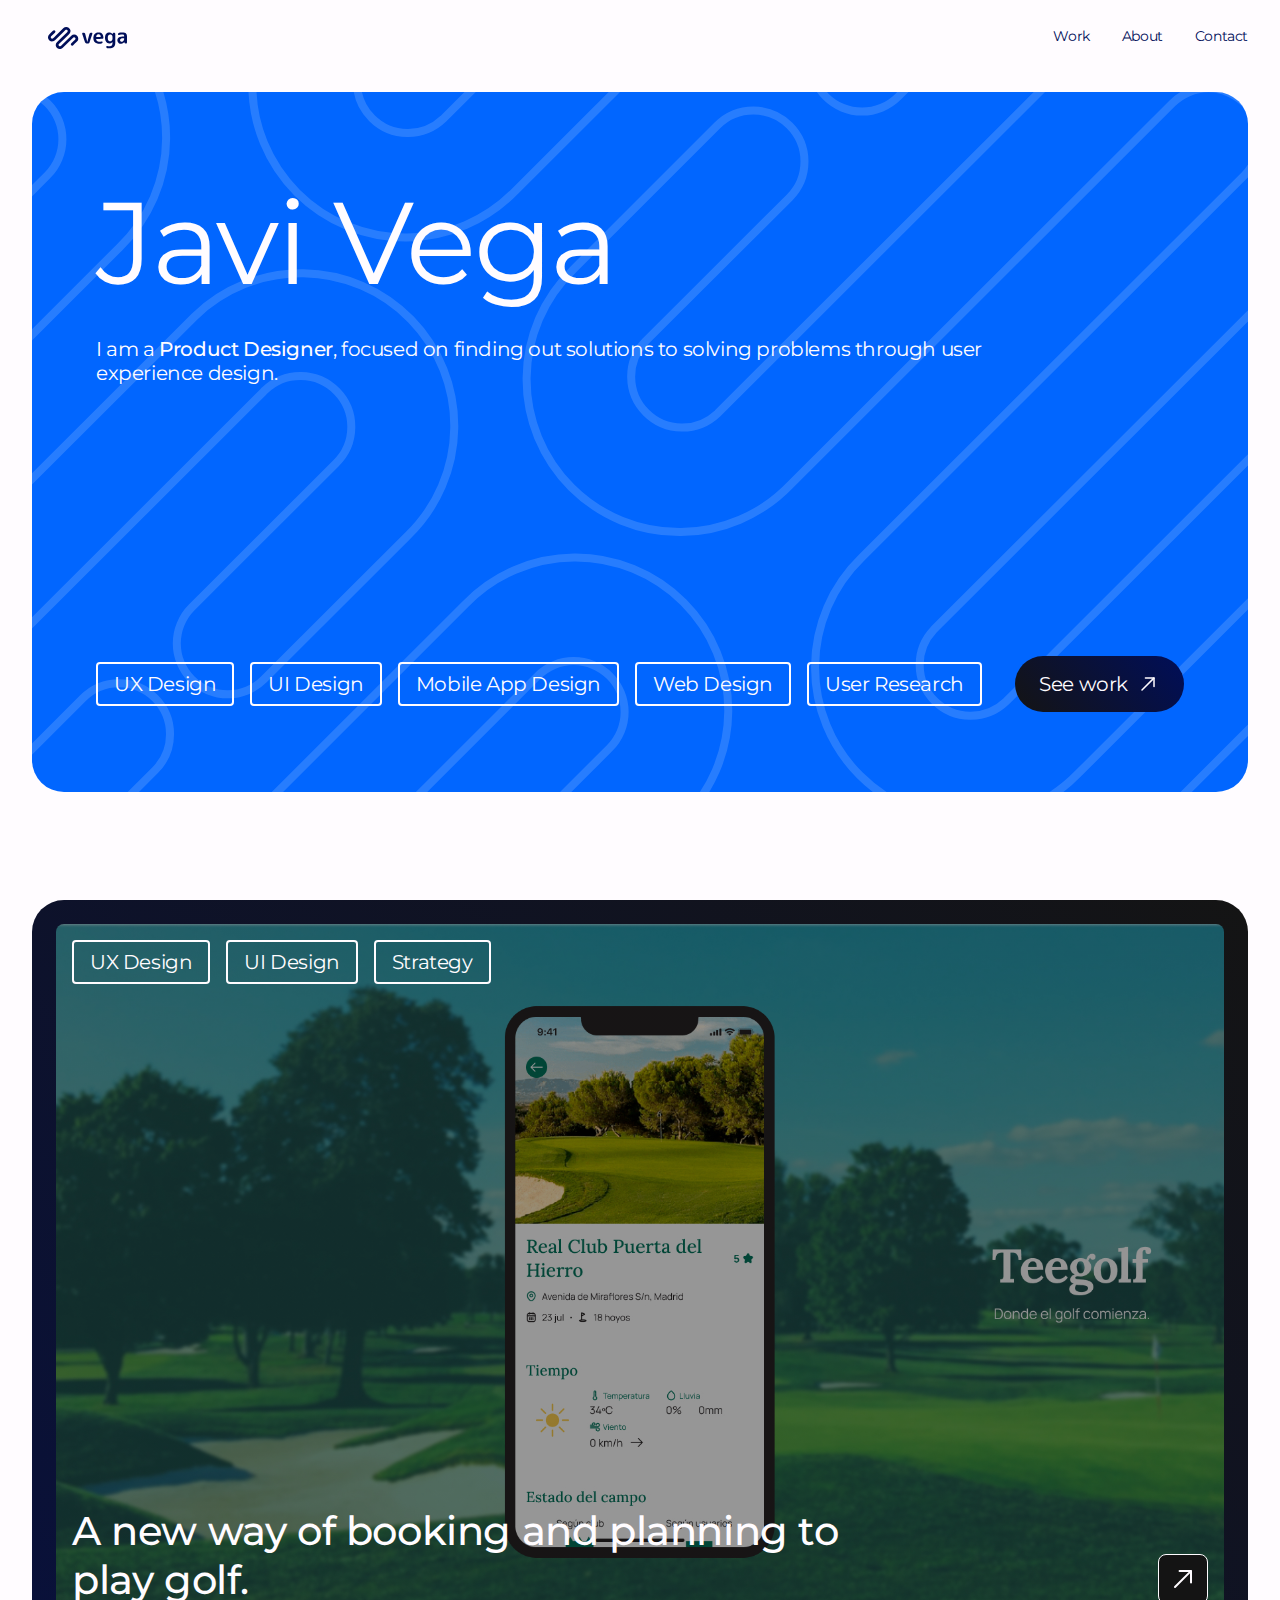
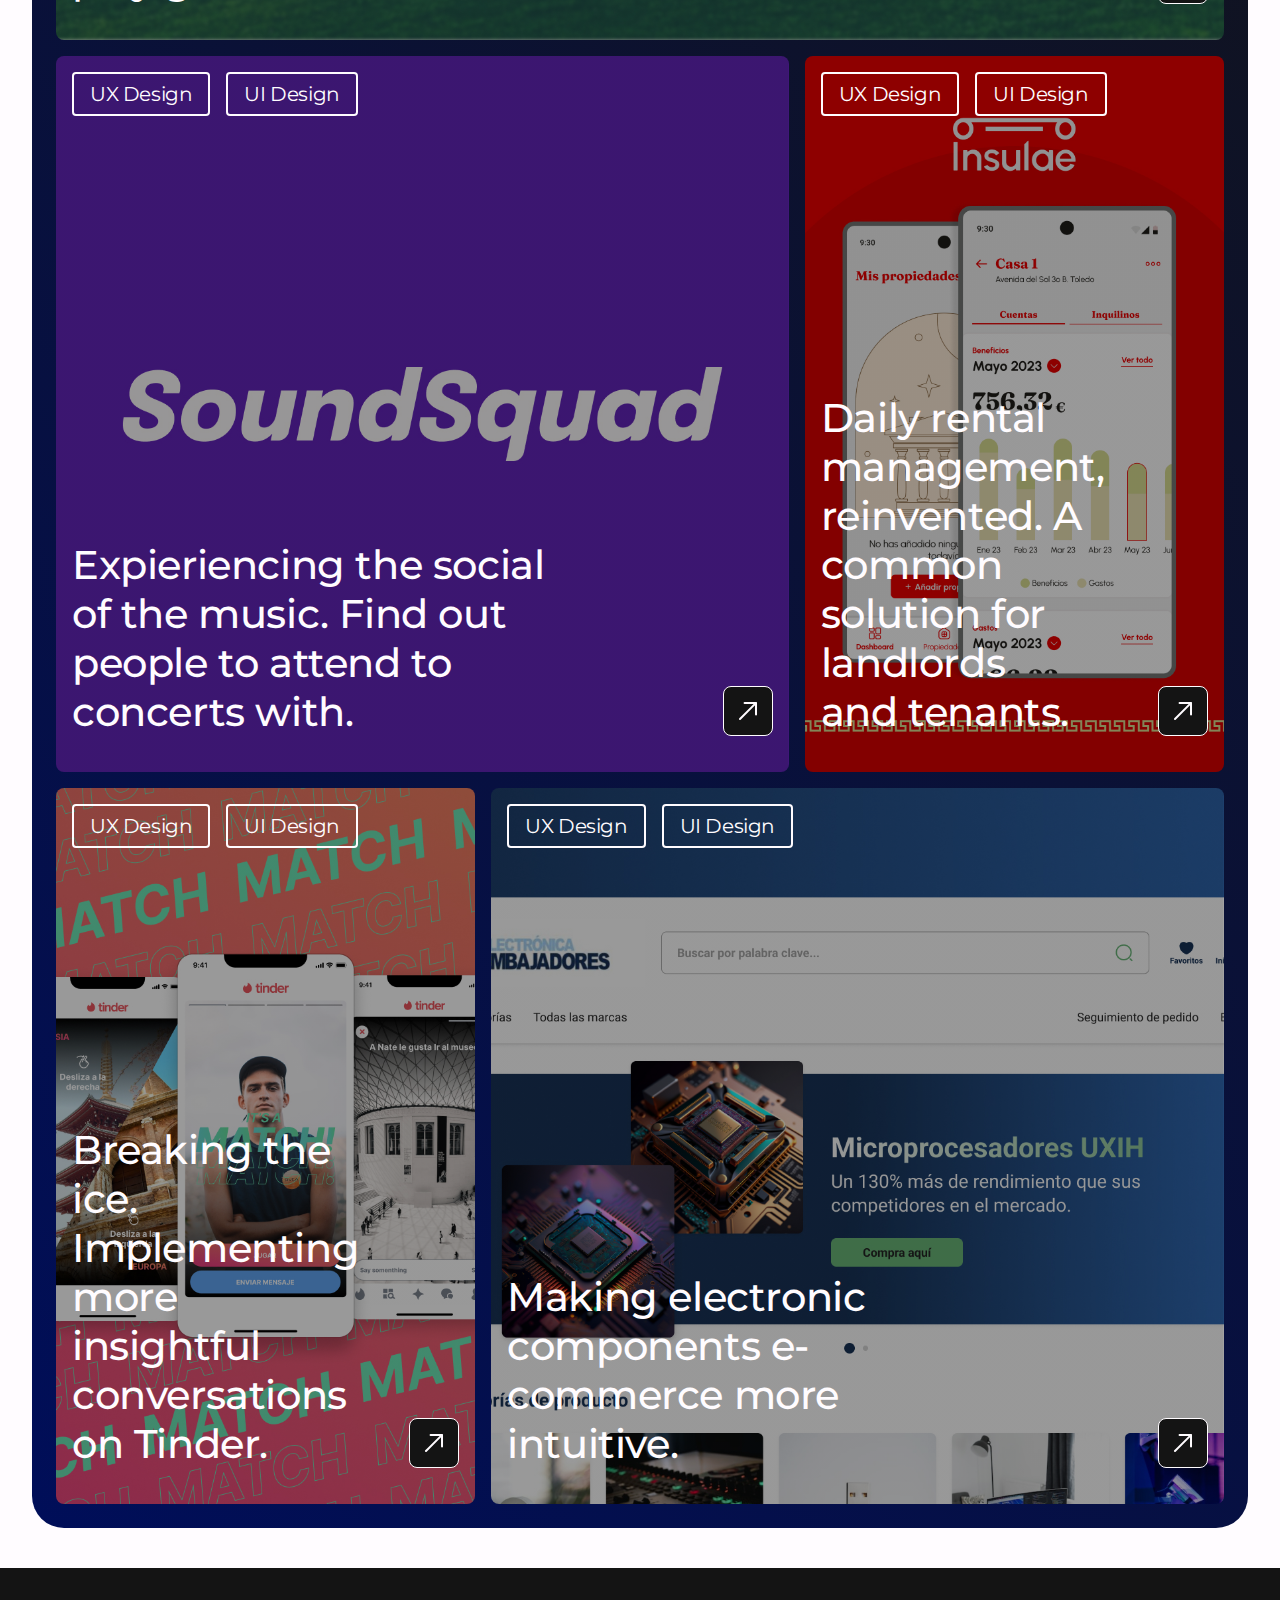
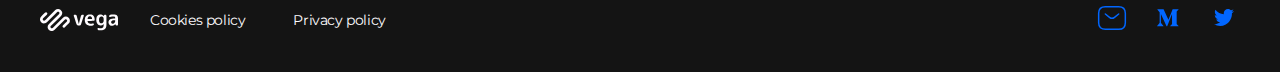
==== index.html @ bd4ce473 "V1 Portfolio" ====
<!DOCTYPE html>
<html lang="en">

<head>
    <meta charset="UTF-8">
    <meta name="viewport" content="width=device-width, initial-scale=1.0">
    <meta http-equiv="X-UA-Compatible" content="ie=edge">
    <link rel="preconnect" href="https://fonts.gstatic.com" crossorigin>
    <link href="https://fonts.googleapis.com/css2?family=Montserrat:wght@100;300;400;500&display=swap" rel="stylesheet">
    <link rel="shortcut icon" href="/assets/images/favicon.svg" type="image/x-icon">
    <link rel="stylesheet" href="/styles/reset.css">
    <link rel="stylesheet" href="/styles/style.css">
    <link rel="stylesheet" href="/styles/index.css">
    <link rel="stylesheet" href="/styles/text.css">
    <link rel="stylesheet" href="/styles/projects.css">
    <link rel="stylesheet" href="/styles/header.css">
    <link rel="stylesheet" href="/styles/footer.css">
    <title>Javi Vega · Product Design · UX UI Design</title>
</head>

<body class="slide-in-blurred-top">

    <header>
        <nav class="paragraph-s">
            <a href="index.html"><img src="/assets/images/logo.svg" alt="logo-vega"></a>
            <ul>
                <a href="#work">
                    <li>Work</li>
                </a>
                <a href="about.html">
                    <li>About</li>
                </a>
                <a href="contact.html">
                    <li>Contact</li>
                </a>
            </ul>
        </nav>
        <section class="flex-column hero">
            <div class="main-section">
                <h2 class="title-xl">Javi Vega</h2>
                <p>I am a <span class="paragraph-m-bold">Product Designer</span>, focused on finding out solutions to solving problems through user experience design.</p>
            </div>

            <div class="lower-row">
                <div class="flex chip-row">
                    <p class="chip">UX Design</p>
                    <p class="chip">UI Design</p>
                    <p class="chip">Mobile App Design</p>
                    <p class="chip">Web Design</p>
                    <p class="chip">User Research</p>
                </div>

                <a href="#work" class="button">
                    <div class="button-icon-right">See work
                        <img src="/assets/images/cta-icon-arrow-up-right.svg" alt="arrow-up">
                    </div>
                </a>
            </div>
        </section>
    </header>

    <main>
        <div class="projects-section" id="work">
            <div class="project-row">
                <div class="project project-main project-teegolf"><a href="projects/teegolf.html"><img class="project-img" src="/assets/images/pattern-vega.svg"></a>
                        <div class="flex chip-row">
                            <p class="chip">UX Design</p>
                            <p class="chip">UI Design</p>
                            <p class="chip">Strategy</p>
                        </div>

                        <div class="flex project-title title-m">
                            <h3>A new way of booking and planning to play golf.</h3>
                            <img src="/assets/images/cta-icon-arrow-up-right.svg" alt="icon-arrow-up-right">
                        </div>
                </div>
            </div>

            <div class="project-row">
                <div class="project project-main project-soundsquad"><a href="#"><img class="project-img" src="/assets/images/pattern-vega.svg"></a>
                    <div class="chip-row">
                        <p class="chip">UX Design</p>
                        <p class="chip">UI Design</p>
                    </div>

                    <div class="project-title title-m">
                            <h3>Expieriencing the social of the music. Find out people to attend to concerts with.</h3>
                            <img src="/assets/images/cta-icon-arrow-up-right.svg" alt="">
                    </div>
                </div>
                <div class="project project-small project-insulae"><a href="#"><img class="project-img" src="/assets/images/pattern-vega.svg"></a>
                    <div class="chip-row">
                        <p class="chip">UX Design</p>
                        <p class="chip">UI Design</p>
                    </div>

                    <div class="flex project-title title-m">
                            <h3>Daily rental management, reinvented. A common solution for landlords and tenants.</h3>
                            <img src="/assets/images/cta-icon-arrow-up-right.svg" alt="icon-arrow-up-right">
                    </div>
                </div>
            </div>

            <div class="project-row">
                <div class="project project-small project-tinder"><a href="#"><img class="project-img" src="/assets/images/pattern-vega.svg"></a>
                    <div class="flex chip-row">
                        <p class="chip">UX Design</p>
                        <p class="chip">UI Design</p>
                    </div>

                    <div class="project-title title-m">
                            <h3>Breaking the ice. Implementing more insightful conversations on Tinder.</h3>
                            <img src="/assets/images/cta-icon-arrow-up-right.svg" alt="icon-arrow-up-right">
                    </div>
                </div>

                <div class="project project-main project-electronica-embajadores"><a href="#"><img class="project-img" src="/assets/images/pattern-vega.svg"></a>
                    <div class="chip-row">
                        <p class="chip">UX Design</p>
                        <p class="chip">UI Design</p>
                    </div>

                    <div class="project-title title-m">
                            <h3>Making electronic components e-commerce more intuitive.</h3>
                            <img src="/assets/images/cta-icon-arrow-up-right.svg" alt="">
                    </div>
                </div>
            </div>
        </div>
    </main>

    <footer>
        <div class="flex links">
            <img src="/assets/images/logo-white.svg" alt="vega-logo">
            <nav class="nav-footer">
                <ul>
                    <a href="">
                        <li>Cookies policy</li>
                    </a>
                    <a href="">
                        <li>Privacy policy</li>
                    </a>
                </ul>
            </nav>
        </div>
        <div class="flex social-icons">
            <a href="mailto:fjaviervegac@gmail.com"><img src="/assets/images/icon-sms.svg" alt="email"></a></img>
            <a href="https://medium.com/@fjaviervegac"><img src="/assets/images/icon-medium.svg"
                    alt="medium logo"></a></img>
            <a href="https://twitter.com/javivega14"><img src="/assets/images/icon-twitter.svg"
                    alt="twitter logo"></a></img>
        </div>
    </footer>
</body>

</html>
---- styles/style.css ----
html{
    scroll-behavior: smooth;
    
}

body{
    background-color: #FFFCFF;
    font-family: 'Montserrat', sans-serif;
    /* Desktop/Paragraph M */
    font-family: Montserrat;
    font-size: 20px;
    font-style: normal;
    font-weight: 400;
    line-height: normal;
    letter-spacing: -0.4px;
    overflow-x: hidden;

}

.flex-column{
    display: flex;
    flex-direction: column;
}


.flex{
    display: flex;
    align-items: center;
}

.button{
    text-decoration: none;
    color: var(--color-shell-white, #FFFCFF);
    border-radius: 100px;
    border-radius: 100px;
    background: linear-gradient(48deg, #141414 0%, #000E59 100%);
    padding: var(--spacing-spacing-2-xs, 16px) var(--spacing-spacing-xs, 24px);
    justify-content: center;
    align-items: center;
    transition: 0.8s;
}

.button:hover{
    scale: 0.95;
    box-shadow: #000d59c9;
}



.chip-row{
    gap: 16px;
    display: flex;
    flex-wrap: wrap;
}

.chip{
    padding: 8px 16px;
    justify-content: center;
    align-items: center;
    border-radius: var(--border-radius-border-radius-2-xs, 4px);
    border: 2px solid var(--color-shell-white, #FFFCFF);
    color: var(--color-shell-white, #FFFCFF);
    
}

.button-icon-right{
    display: flex;
    gap: var(--spacing-spacing-3-xs, 8px);
    align-items: center;
}

.button-icon-right a{
    color: var(--color-shell-white, #FFFCFF);
    text-decoration: none;
    /* Desktop/Paragraph M Bold */
    font-family: Montserrat;
    font-size: 20px;
    font-style: normal;
    font-weight: 500;
    line-height: normal;
    letter-spacing: -0.4px;
}


.button-tertiary{
    display: flex;
    padding: var(--spacing-spacing-2-xs, 16px) var(--spacing-spacing-xs, 24px) var(--spacing-spacing-2-xs, 16px) 0px;
    align-items: flex-start;
}

.button-tertiary a{
    border-bottom: solid 2px #000E59;
    display: flex;
    gap: 4px;
    margin-bottom: 16px;
    
}

.button-tertiary a{
    text-decoration: none;
    text-underline-offset: 6px;
    color: var(--color-mediterranean-deep, #000E59);
    
}

@media (max-width: 700px){
    body{
        background-color: #FFFCFF;
        font-family: 'Montserrat', sans-serif;
        /* Desktop/Paragraph M */
        font-family: Montserrat;
        font-size: 16px;
        font-style: normal;
        font-weight: 400;
        line-height: normal;
        letter-spacing: -0.4px;
        overflow-x: hidden;
    }

    .button{
        padding: var(--spacing-spacing-3-xs, 8px) var(--spacing-spacing-2-xs, 16px);
    }

    .button-icon-right img{
        width: 16px;
        height: 16px;

    }
    
    .button-icon-right a{
        color: var(--color-shell-white, #FFFCFF);

        /* Mobile/Paragraph M Bold */
        font-family: Montserrat;
        font-size: 16px;
        font-style: normal;
        font-weight: 500;
        line-height: normal;
        letter-spacing: -0.32px;
    }
}


/* animations */
.slide-in-blurred-top {
	-webkit-animation: slide-in-blurred-top 0.7s cubic-bezier(0.230, 1.000, 0.320, 1.000) both;
	        animation: slide-in-blurred-top 0.7s cubic-bezier(0.230, 1.000, 0.320, 1.000) both;
}

/* ----------------------------------------------
 * Generated by Animista on 2023-7-21 1:57:25
 * Licensed under FreeBSD License.
 * See http://animista.net/license for more info. 
 * w: http://animista.net, t: @cssanimista
 * ---------------------------------------------- */

/**
 * ----------------------------------------
 * animation slide-in-blurred-top
 * ----------------------------------------
 */
 @-webkit-keyframes slide-in-blurred-top {
    0% {
      -webkit-transform: translateY(-1000px) scaleY(2.5) scaleX(0);
              transform: translateY(-1000px) scaleY(2.5) scaleX(0);
      -webkit-transform-origin: 0% 0%;
              transform-origin: 0% 0%;
      -webkit-filter: blur(40px);
              filter: blur(40px);
      opacity: 0;
    }
    100% {
      -webkit-transform: translateY(0) scaleY(1) scaleX(1);
              transform: translateY(0) scaleY(1) scaleX(1);
      -webkit-transform-origin: 0% 0%;
              transform-origin: 0% 0%;
      -webkit-filter: blur(0);
              filter: blur(0);
      opacity: 1;
    }
  }
  @keyframes slide-in-blurred-top {
    0% {
      -webkit-transform: translateY(-1000px) scaleY(2.5) scaleX(0);
              transform: translateY(-1000px) scaleY(2.5) scaleX(0);
      -webkit-transform-origin: 50% 0%;
              transform-origin: 50% 0%;
      -webkit-filter: blur(40px);
              filter: blur(40px);
      opacity: 0;
    }
    100% {
      -webkit-transform: translateY(0) scaleY(1) scaleX(1);
              transform: translateY(0) scaleY(1) scaleX(1);
      -webkit-transform-origin: 50% 50%;
              transform-origin: 50% 50%;
      -webkit-filter: blur(0);
              filter: blur(0);
      opacity: 1;
    }
  }
  

  .fade-in-fwd {
	-webkit-animation: fade-in-fwd 0.4s cubic-bezier(0.390, 0.575, 0.565, 1.000) both;
	        animation: fade-in-fwd 0.4s cubic-bezier(0.390, 0.575, 0.565, 1.000) both;
}

/* ----------------------------------------------
 * Generated by Animista on 2023-7-21 2:12:31
 * Licensed under FreeBSD License.
 * See http://animista.net/license for more info. 
 * w: http://animista.net, t: @cssanimista
 * ---------------------------------------------- */

/**
 * ----------------------------------------
 * animation fade-in-fwd
 * ----------------------------------------
 */
 @-webkit-keyframes fade-in-fwd {
    0% {
      -webkit-transform: translateZ(-200px);
              transform: translateZ(-200px);
        -webkit-transform: scaleX(0.8);
      opacity: 0;
    }
    100% {
      -webkit-transform: translateZ(0);
              transform: translateZ(0);
              -webkit-transform: scaleX(1);
      opacity: 1;
    }
  }
  @keyframes fade-in-fwd {
    0% {
      -webkit-transform: translateZ(-200px);
              transform: translateZ(-200px);
        -webkit-transform: scaleX(0.8);
      opacity: 0;
    }
    
    100% {
      -webkit-transform: translateZ(0);
              transform: translateZ(0);
              -webkit-transform: scaleX(1);
      opacity: 1;
    }
  }

  .fade-in {
    -webkit-animation: fade-in 1.2s cubic-bezier(0.390, 0.575, 0.565, 1.000) both;
            animation: fade-in 1.2s cubic-bezier(0.390, 0.575, 0.565, 1.000) both;
  }

  /* ----------------------------------------------
 * Generated by Animista on 2023-7-22 0:16:38
 * Licensed under FreeBSD License.
 * See http://animista.net/license for more info. 
 * w: http://animista.net, t: @cssanimista
 * ---------------------------------------------- */

/**
 * ----------------------------------------
 * animation fade-in
 * ----------------------------------------
 */
@-webkit-keyframes fade-in {
  0% {
    opacity: 0;
  }
  100% {
    opacity: 1;
  }
}
@keyframes fade-in {
  0% {
    opacity: 0;
  }
  100% {
    opacity: 1;
  }
}
---- styles/index.css ----
header{
    min-height: 100vh;
    width: 95%;
    margin: 0 auto;
}

main{
    display: flex;
    width: 95%;
    margin: 0 auto;
}

h2{
    margin-bottom: 24px;
}

.hero{
    margin: 1em 0 2em 0;
    padding: 80px 64px;
    border-radius: 32px;
    background-color: #0166FF;
    background-image: url("../assets/images/pattern-vega.svg");
    color: #FFFCFF;
    justify-content: space-between;
    gap: 2em;
    min-height: 60vh;
}

.hero p{
    max-width: 900px;
}

.projects-section{
    margin: 0 0 2em 0;
    width: 100%;
    padding: 24px 24px 8px 24px;
    flex-direction: column;
    align-items: flex-start;
    border-radius: 32px;
    background: linear-gradient(222deg, #141414 0%, #000E59 100%);
    flex-wrap: wrap;
}


.lower-row{
    width: 100%;
    display: flex;
    justify-content: space-between;
    align-content: center;
    gap: 24px;
    flex-wrap: wrap;
}

.project{
    height: 684px;
    min-height: 70vh;
    padding: 16px;
    border-radius: 8px;
    display: flex;
    flex-direction: column;
    justify-content: space-between;
    align-items: flex-start;
    margin-bottom: 16px;
    align-self: stretch;
    flex-wrap: wrap;
    display: flex;
    position: relative;
    transition: .5s;
}


.project:hover{
    scale: 0.99;
    box-shadow: 0px 0px 8px 3px rgba(1, 102, 255, 0.20);
}

.project a{
    text-decoration: none;
    color: var(--color-shell-white, #FFFCFF);
    position: absolute;
    top: 0;
    bottom: 0;
    left: 0;
    width: 100%;
    opacity: 0;
}

.project-main{
    min-width: 60%;
    width: 100%;
    background: linear-gradient(180deg, rgba(0, 0, 0, 0.00) 34.38%, #000 100%), url("../assets/images/pattern-vega.svg"), lightgray 50% / cover no-repeat;
    flex-wrap: wrap;
}

.project-small{
    max-width: 40%;
    background: linear-gradient(180deg, rgba(0, 0, 0, 0.00) 34.38%, #000 100%), url("../assets/images/pattern-vega.svg"), lightgray 50% / cover no-repeat;
    flex-wrap: wrap;
}


.project img{
    width: 32px;
    height: 32px;
    padding: 8px;
    border-radius: var(--border-radius-border-radius-xs, 8px);
    border: 1px solid var(--color-shell-white, #FFFCFF);
    margin-bottom: 0.5em;
    background: var(--color-volcano-sand, #141414);
    
}

.project-row{
    display: flex;
    gap: 16px;
    min-height: 70vh;
}

.project-title{
    width: 100%;
    display: flex;
    flex-wrap: wrap;
    justify-content: space-between;
    align-items: flex-end;
    gap: 16px;
    color: var(--color-shell-white, #FFFCFF);
}

.project-title h3{
    width: 70%;
    padding-bottom: 0.5em;
}



@media (max-width: 900px) {
    
    header{
        min-height: 0;
        height: auto;
        margin-bottom: 32px;
    }
    
    main{
        width: 95%;
        margin: 0 auto;
    }

    .hero{
        width: 90%;
        padding: 32px 24px;
        margin: 0 auto;
        justify-content: inherit;
        min-height: auto;
        border-radius: 24px;
    }

    .projects-section{
        max-width: 95%;
        padding: 16px 16px 0px 16px;
        border-radius: 24px;
    }

    .project-title img{
        display: none;
    }

    .project-row{
        flex-wrap: wrap;
        margin-bottom: 0;
        gap: 0;
    }

    .project{
        max-width: none;
        width: 100%;
        display: flex;
        height: 400px;
    }

    .project-small{
        width: 100%;
    }
}
---- styles/text.css ----
/* Desktop */
.title-xl{
    font-family: Montserrat;
    font-size: 116px;
    font-style: normal;
    font-weight: 400;
    line-height: normal;
    letter-spacing: -2.32px;
}

.title-l{
    font-family: Montserrat;
    font-size: 52px;
    font-style: normal;
    font-weight: 500;
    line-height: normal;
}

.title-m{
    font-family: Montserrat;
    font-size: 40px;
    font-style: normal;
    font-weight: 500;
    line-height: normal;
}

.title-s{
    font-family: Montserrat;
    font-size: 32px;
    font-style: normal;
    font-weight: 500;
    line-height: normal;
}

.paragraph-s{
    font-family: 'Montserrat', sans-serif;
    font-size: 14px;
    font-style: normal;
    font-weight: 400;
    line-height: normal;
    letter-spacing: -0.4px;
 } 

.paragraph-m-bold{
    font-family: 'Montserrat', sans-serif;
    font-size: 20px;
    font-style: normal;
    font-weight: 500;
    line-height: normal;
    letter-spacing: -0.4px;
 }

 .paragraph-m{
    font-family: 'Montserrat', sans-serif;
    font-size: 20px;
    font-style: normal;
    font-weight: 400;
    line-height: normal;
    letter-spacing: -0.4px;
 }


 /* mobile */

 @media (max-width: 750px) {
    .title-xl{
        font-family: Montserrat;
        font-size: 40px;
        font-style: normal;
        font-weight: 500;
        line-height: normal;
        letter-spacing: -0.8px;
    }
    
    .title-l{
    font-family: Montserrat;
    font-size: 36px;
    font-style: normal;
    font-weight: 500;
    line-height: normal;
    }
    
    .title-m{
        font-family: Montserrat;
        font-size: 28px;
        font-style: normal;
        font-weight: 500;
        line-height: normal;
    }
    
    .title-s{
        font-family: Montserrat;
        font-size: 32px;
        font-style: normal;
        font-weight: 500;
        line-height: normal;
    }
    
    .paragraph-s{
        font-family: 'Montserrat', sans-serif;
        font-size: 14px;
        font-style: normal;
        font-weight: 400;
        line-height: normal;
        letter-spacing: -0.4px;
     } 
    
    .paragraph-m-bold{
        font-family: 'Montserrat', sans-serif;
        font-size: 16px;
        font-style: normal;
        font-weight: 500;
        line-height: normal;
        letter-spacing: -0.4px;
     }
    
     .paragraph-m{
        font-family: 'Montserrat', sans-serif;
        font-size: 16px;
        font-style: normal;
        font-weight: 400;
        line-height: normal;
        letter-spacing: -0.4px;
     }
 }
---- styles/projects.css ----
.project-teegolf{
    background: linear-gradient(0deg, rgba(0, 0, 0, 0.40) 0%, rgba(0, 0, 0, 0.40) 100%), url("../projects/teegolf/bg.jpg"), lightgray 50%;
    background-position: center;
    background-size: cover;
    background-repeat: no-repeat;
}


.project-soundsquad{
    background: linear-gradient(0deg, rgba(0, 0, 0, 0.40) 0%, rgba(0, 0, 0, 0.40) 100%), url("../projects/soundsquad/bg.jpg"), lightgray 50%;
    background-position: center;
    background-size: cover;
    background-repeat: no-repeat;
}

.project-insulae{
    background: linear-gradient(0deg, rgba(0, 0, 0, 0.40) 0%, rgba(0, 0, 0, 0.40) 100%), url("../projects/insulae/bg.jpg"), lightgray 50%;
    background-position: center;
    background-size: cover;
    background-repeat: no-repeat;
}

.project-tinder{
    background: linear-gradient(0deg, rgba(0, 0, 0, 0.40) 0%, rgba(0, 0, 0, 0.40) 100%), url("../projects/tinder/bg.jpg"), lightgray 50%;
    background-position: center;
    background-size: cover;
    background-repeat: no-repeat;
}

.project-electronica-embajadores{
    background: linear-gradient(0deg, rgba(0, 0, 0, 0.40) 0%, rgba(0, 0, 0, 0.40) 100%), url("../projects/electronica-embajadores/bg.jpg"), lightgray 50%;
    background-position: center;
    background-size: cover;
    background-repeat: no-repeat;
}
---- styles/header.css ----
nav{
    height: 40px;
    display: flex;
    justify-content: space-between;
    padding: 16px 16px;
    align-items: center;
    width: 100%;
}

nav img{
    margin-top: 8px;
}

nav ul{
    display: flex;
}

nav li{
    padding: 8px 16px;
    gap: 4px;
}

nav a{
    text-decoration: none;
    color: var(--color-mediterranean-deep, #000E59);
}

@media (max-width: 900px) {
    nav{
        width: 100%;
        margin: 0 auto;
    }
}
---- styles/footer.css ----
footer{
    padding: 16px 40px 16px 40px;
    background: var(--color-volcano-sand, #141414);
    justify-content: space-between;
    color: #FFFCFF;
    display: flex;
    align-items: center;
    flex-wrap: wrap;
}

footer a{
    color: #FFFCFF;
    text-decoration: none;
}
footer li{
    margin-right: 16px;
}

footer img{
    color: #FFFCFF;
}

footer a{
    font-family: 'Montserrat', sans-serif;
    font-size: 14px;
    font-style: normal;
    font-weight: 400;
    line-height: normal;
    letter-spacing: -0.4px;
}

.social-icons{
    gap: 24px;
}


@media (max-width: 900px) {
    footer{
        justify-content: center;
        flex-direction: column-reverse;
        width: 100%;
        padding: 16px;
    }

    .nav-footer{
        justify-content: center;
    }


    .links{
        display: flex;
        flex-direction: column-reverse;
        justify-content: center;
        margin: 0 0 16px 0;
    }
}
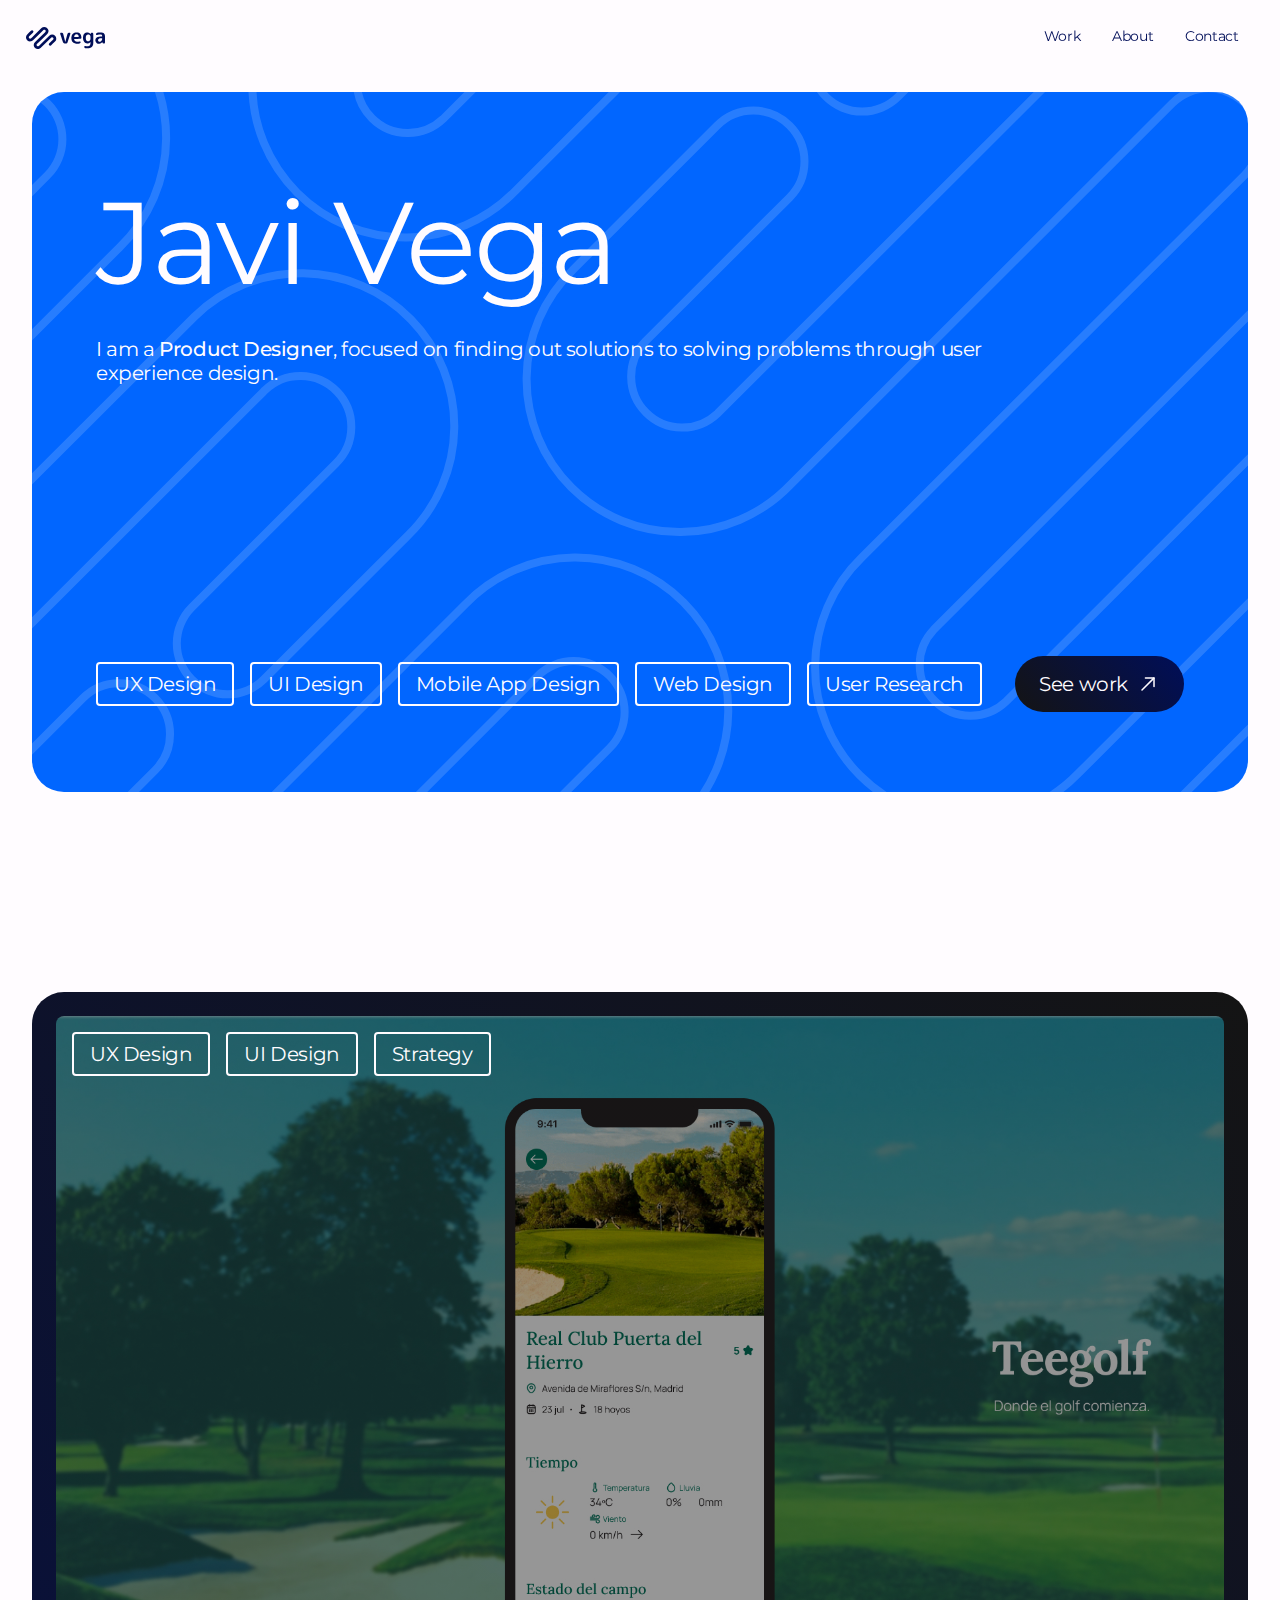
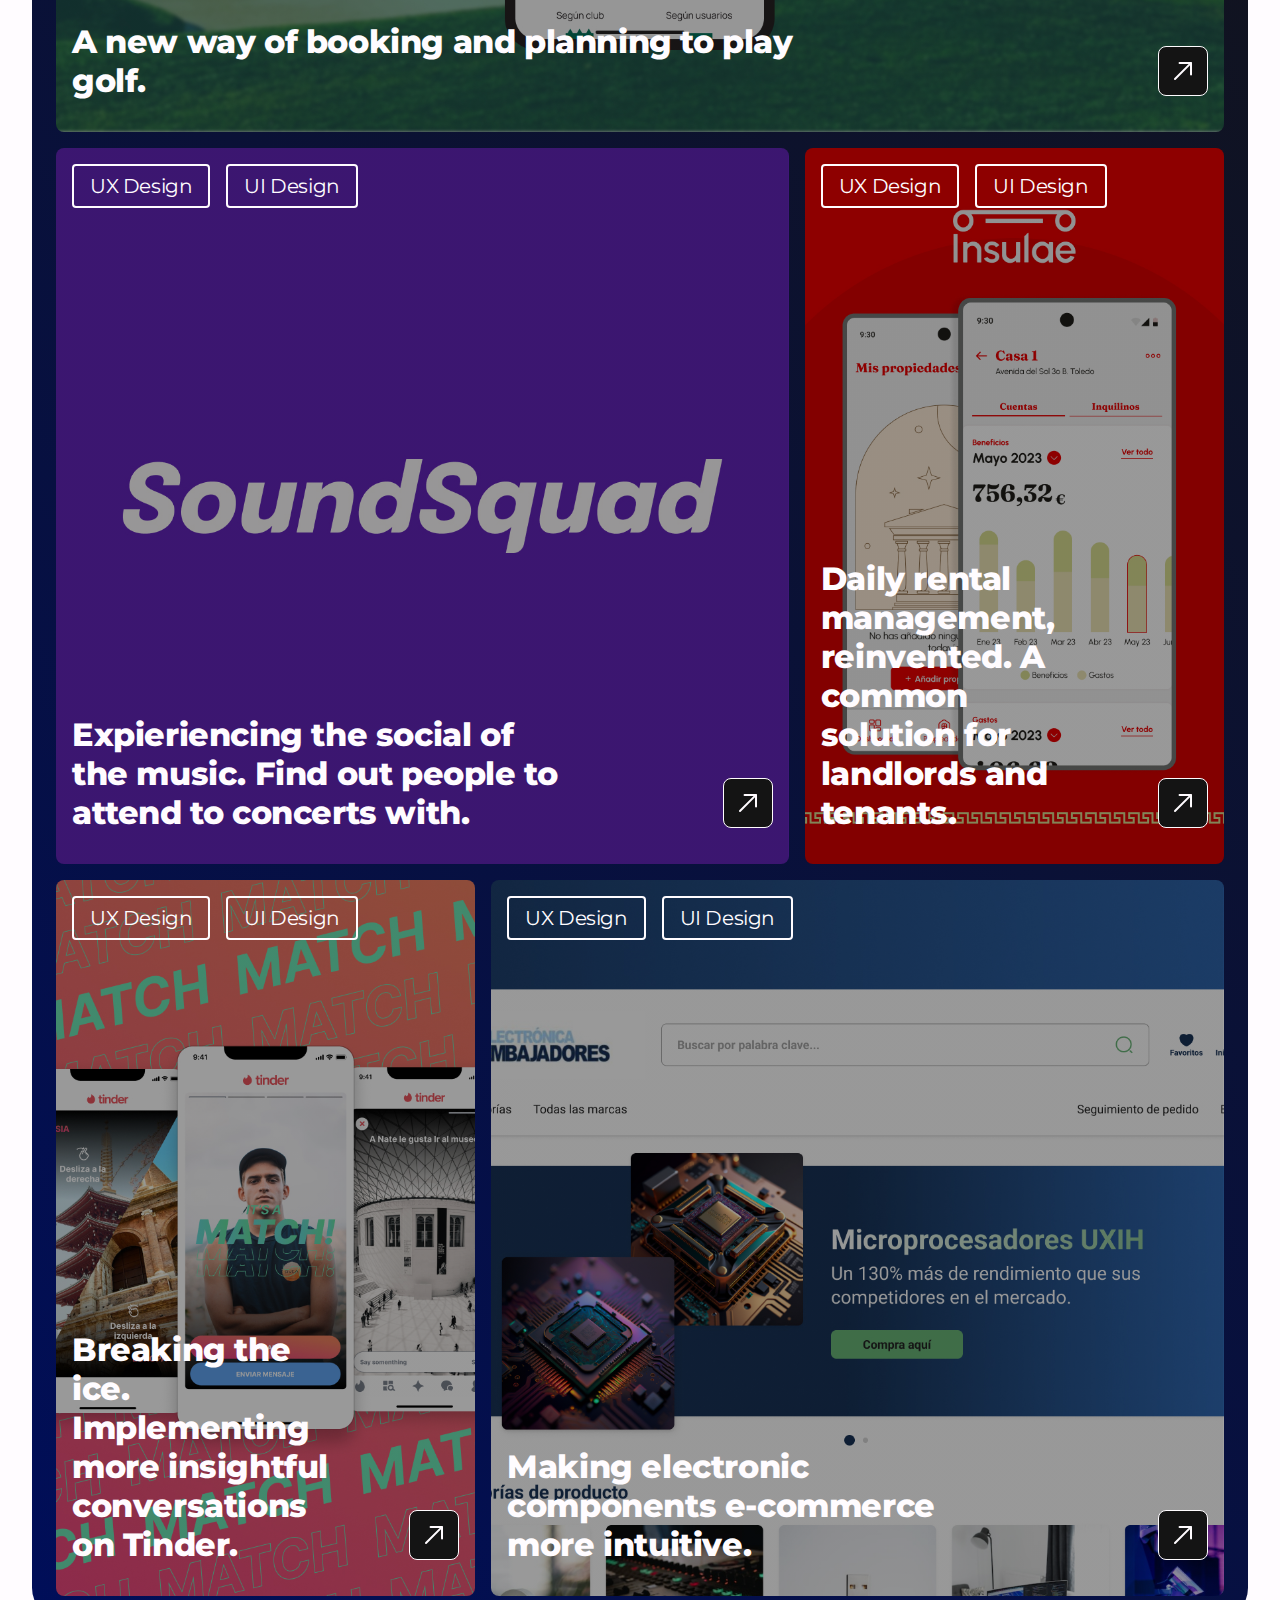
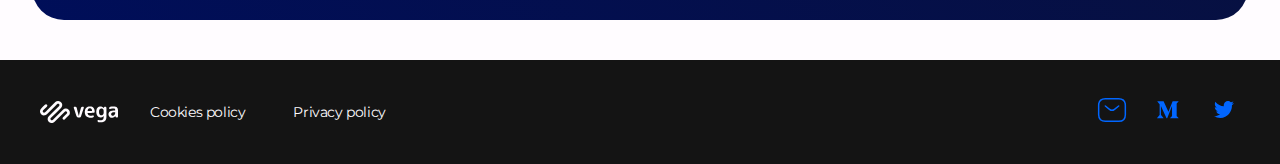
==== commit 82ae59c7: "V5" ====
--- a/index.html
+++ b/index.html
@@ -8,33 +8,33 @@
     <link rel="preconnect" href="https://fonts.gstatic.com" crossorigin>
     <link href="https://fonts.googleapis.com/css2?family=Montserrat:wght@100;300;400;500&display=swap" rel="stylesheet">
     <link rel="shortcut icon" href="/assets/images/favicon.svg" type="image/x-icon">
-    <link rel="stylesheet" href="/styles/reset.css">
-    <link rel="stylesheet" href="/styles/style.css">
-    <link rel="stylesheet" href="/styles/index.css">
-    <link rel="stylesheet" href="/styles/text.css">
-    <link rel="stylesheet" href="/styles/projects.css">
-    <link rel="stylesheet" href="/styles/header.css">
-    <link rel="stylesheet" href="/styles/footer.css">
+    <link rel="stylesheet" href="styles/reset.css">
+    <link rel="stylesheet" href="styles/style.css">
+    <link rel="stylesheet" href="styles/index.css">
+    <link rel="stylesheet" href="styles/text.css">
+    <link rel="stylesheet" href="styles/projects.css">
+    <link rel="stylesheet" href="styles/header.css">
+    <link rel="stylesheet" href="styles/footer.css">
     <title>Javi Vega · Product Design · UX UI Design</title>
 </head>
 
 <body class="slide-in-blurred-top">
+    <nav class="paragraph-s sticky-top">
+        <a href="index.html"><img src="assets/images/logo.svg" alt="logo-vega"></a>
+        <ul>
+            <a href="index.html#work">
+                <li>Work</li>
+            </a>
+            <a href="about.html">
+                <li>About</li>
+            </a>
+            <a href="contact.html">
+                <li>Contact</li>
+            </a>
+        </ul>
+    </nav>
 
     <header>
-        <nav class="paragraph-s">
-            <a href="index.html"><img src="/assets/images/logo.svg" alt="logo-vega"></a>
-            <ul>
-                <a href="#work">
-                    <li>Work</li>
-                </a>
-                <a href="about.html">
-                    <li>About</li>
-                </a>
-                <a href="contact.html">
-                    <li>Contact</li>
-                </a>
-            </ul>
-        </nav>
         <section class="flex-column hero">
             <div class="main-section">
                 <h2 class="title-xl">Javi Vega</h2>
@@ -52,7 +52,7 @@
 
                 <a href="#work" class="button">
                     <div class="button-icon-right">See work
-                        <img src="/assets/images/cta-icon-arrow-up-right.svg" alt="arrow-up">
+                        <img src="assets/images/cta-icon-arrow-up-right.svg" alt="arrow-up">
                     </div>
                 </a>
             </div>
@@ -71,13 +71,13 @@
 
                         <div class="flex project-title title-m">
                             <h3>A new way of booking and planning to play golf.</h3>
-                            <img src="/assets/images/cta-icon-arrow-up-right.svg" alt="icon-arrow-up-right">
+                            <img src="assets/images/cta-icon-arrow-up-right.svg" alt="icon-arrow-up-right">
                         </div>
                 </div>
             </div>
 
             <div class="project-row">
-                <div class="project project-main project-soundsquad"><a href="#"><img class="project-img" src="/assets/images/pattern-vega.svg"></a>
+                <div class="project project-main project-soundsquad"><a href="projects/soundsquad.html"><img class="project-img" src="/assets/images/pattern-vega.svg"></a>
                     <div class="chip-row">
                         <p class="chip">UX Design</p>
                         <p class="chip">UI Design</p>
@@ -85,7 +85,7 @@
 
                     <div class="project-title title-m">
                             <h3>Expieriencing the social of the music. Find out people to attend to concerts with.</h3>
-                            <img src="/assets/images/cta-icon-arrow-up-right.svg" alt="">
+                            <img src="assets/images/cta-icon-arrow-up-right.svg" alt="">
                     </div>
                 </div>
                 <div class="project project-small project-insulae"><a href="#"><img class="project-img" src="/assets/images/pattern-vega.svg"></a>
@@ -96,7 +96,7 @@
 
                     <div class="flex project-title title-m">
                             <h3>Daily rental management, reinvented. A common solution for landlords and tenants.</h3>
-                            <img src="/assets/images/cta-icon-arrow-up-right.svg" alt="icon-arrow-up-right">
+                            <img src="assets/images/cta-icon-arrow-up-right.svg" alt="icon-arrow-up-right">
                     </div>
                 </div>
             </div>
@@ -110,7 +110,7 @@
 
                     <div class="project-title title-m">
                             <h3>Breaking the ice. Implementing more insightful conversations on Tinder.</h3>
-                            <img src="/assets/images/cta-icon-arrow-up-right.svg" alt="icon-arrow-up-right">
+                            <img src="assets/images/cta-icon-arrow-up-right.svg" alt="icon-arrow-up-right">
                     </div>
                 </div>
 
@@ -122,7 +122,7 @@
 
                     <div class="project-title title-m">
                             <h3>Making electronic components e-commerce more intuitive.</h3>
-                            <img src="/assets/images/cta-icon-arrow-up-right.svg" alt="">
+                            <img src="assets/images/cta-icon-arrow-up-right.svg" alt="">
                     </div>
                 </div>
             </div>
@@ -131,7 +131,7 @@
 
     <footer>
         <div class="flex links">
-            <img src="/assets/images/logo-white.svg" alt="vega-logo">
+            <img src="assets/images/logo-white.svg" alt="vega-logo">
             <nav class="nav-footer">
                 <ul>
                     <a href="">
@@ -144,10 +144,10 @@
             </nav>
         </div>
         <div class="flex social-icons">
-            <a href="mailto:fjaviervegac@gmail.com"><img src="/assets/images/icon-sms.svg" alt="email"></a></img>
-            <a href="https://medium.com/@fjaviervegac"><img src="/assets/images/icon-medium.svg"
+            <a href="mailto:fjaviervegac@gmail.com"><img src="assets/images/icon-sms.svg" alt="email"></a></img>
+            <a href="https://medium.com/@fjaviervegac"><img src="assets/images/icon-medium.svg"
                     alt="medium logo"></a></img>
-            <a href="https://twitter.com/javivega14"><img src="/assets/images/icon-twitter.svg"
+            <a href="https://twitter.com/javivega14"><img src="assets/images/icon-twitter.svg"
                     alt="twitter logo"></a></img>
         </div>
     </footer>
--- a/styles/style.css
+++ b/styles/style.css
@@ -14,7 +14,14 @@
     line-height: normal;
     letter-spacing: -0.4px;
     overflow-x: hidden;
-
+}
+
+h3{
+  font-size: 32px;
+  font-family: Montserrat;
+  font-weight: 800;
+  line-height: normal;
+  letter-spacing: -0.4px;
 }
 
 .flex-column{
@@ -273,6 +280,26 @@
     opacity: 1;
   }
 }
+/* ----------------------------------------------
+ * Generated by Animista on 2023-7-22 0:16:38
+ * Licensed under FreeBSD License.
+ * See http://animista.net/license for more info. 
+ * w: http://animista.net, t: @cssanimista
+ * ---------------------------------------------- */
+
+/**
+ * ----------------------------------------
+ * animation fade-in
+ * ----------------------------------------
+ */
+ @-webkit-keyframes fade-in {
+  0% {
+    opacity: 0;
+  }
+  100% {
+    opacity: 1;
+  }
+}
 @keyframes fade-in {
   0% {
     opacity: 0;
@@ -281,3 +308,11 @@
     opacity: 1;
   }
 }
+
+
+@media (min-width: 900px){
+
+  body{
+    overflow-x: hidden;
+}
+}--- a/styles/index.css
+++ b/styles/index.css
@@ -149,7 +149,7 @@
     }
 
     .hero{
-        width: 90%;
+        width: auto;
         padding: 32px 24px;
         margin: 0 auto;
         justify-content: inherit;
--- a/styles/header.css
+++ b/styles/header.css
@@ -1,11 +1,12 @@
 
 nav{
     height: 40px;
+    width: 96%;
+    margin: 0 auto;
     display: flex;
     justify-content: space-between;
     padding: 16px 16px;
     align-items: center;
-    width: 100%;
 }
 
 nav img{
@@ -22,13 +23,30 @@
 }
 
 nav a{
-    text-decoration: none;
+    text-decoration: underline solid 2px #000d5900;
     color: var(--color-mediterranean-deep, #000E59);
+    transition: 800ms;
+}
+
+nav a:hover{
+    text-decoration: underline solid 2px #000E59;
+    text-shadow: #000E59;
+}
+
+.sticky-top{
+    position: sticky;
+    top: 0;
+    z-index: 999999;
+    mix-blend-mode: multiply;
 }
 
 @media (max-width: 900px) {
     nav{
-        width: 100%;
+        width: auto;
         margin: 0 auto;
     }
+
+    nav li{
+        padding: 4px 8px;
+    }
 }--- a/styles/footer.css
+++ b/styles/footer.css
@@ -38,7 +38,7 @@
     footer{
         justify-content: center;
         flex-direction: column-reverse;
-        width: 100%;
+        width: auto;
         padding: 16px;
     }
 
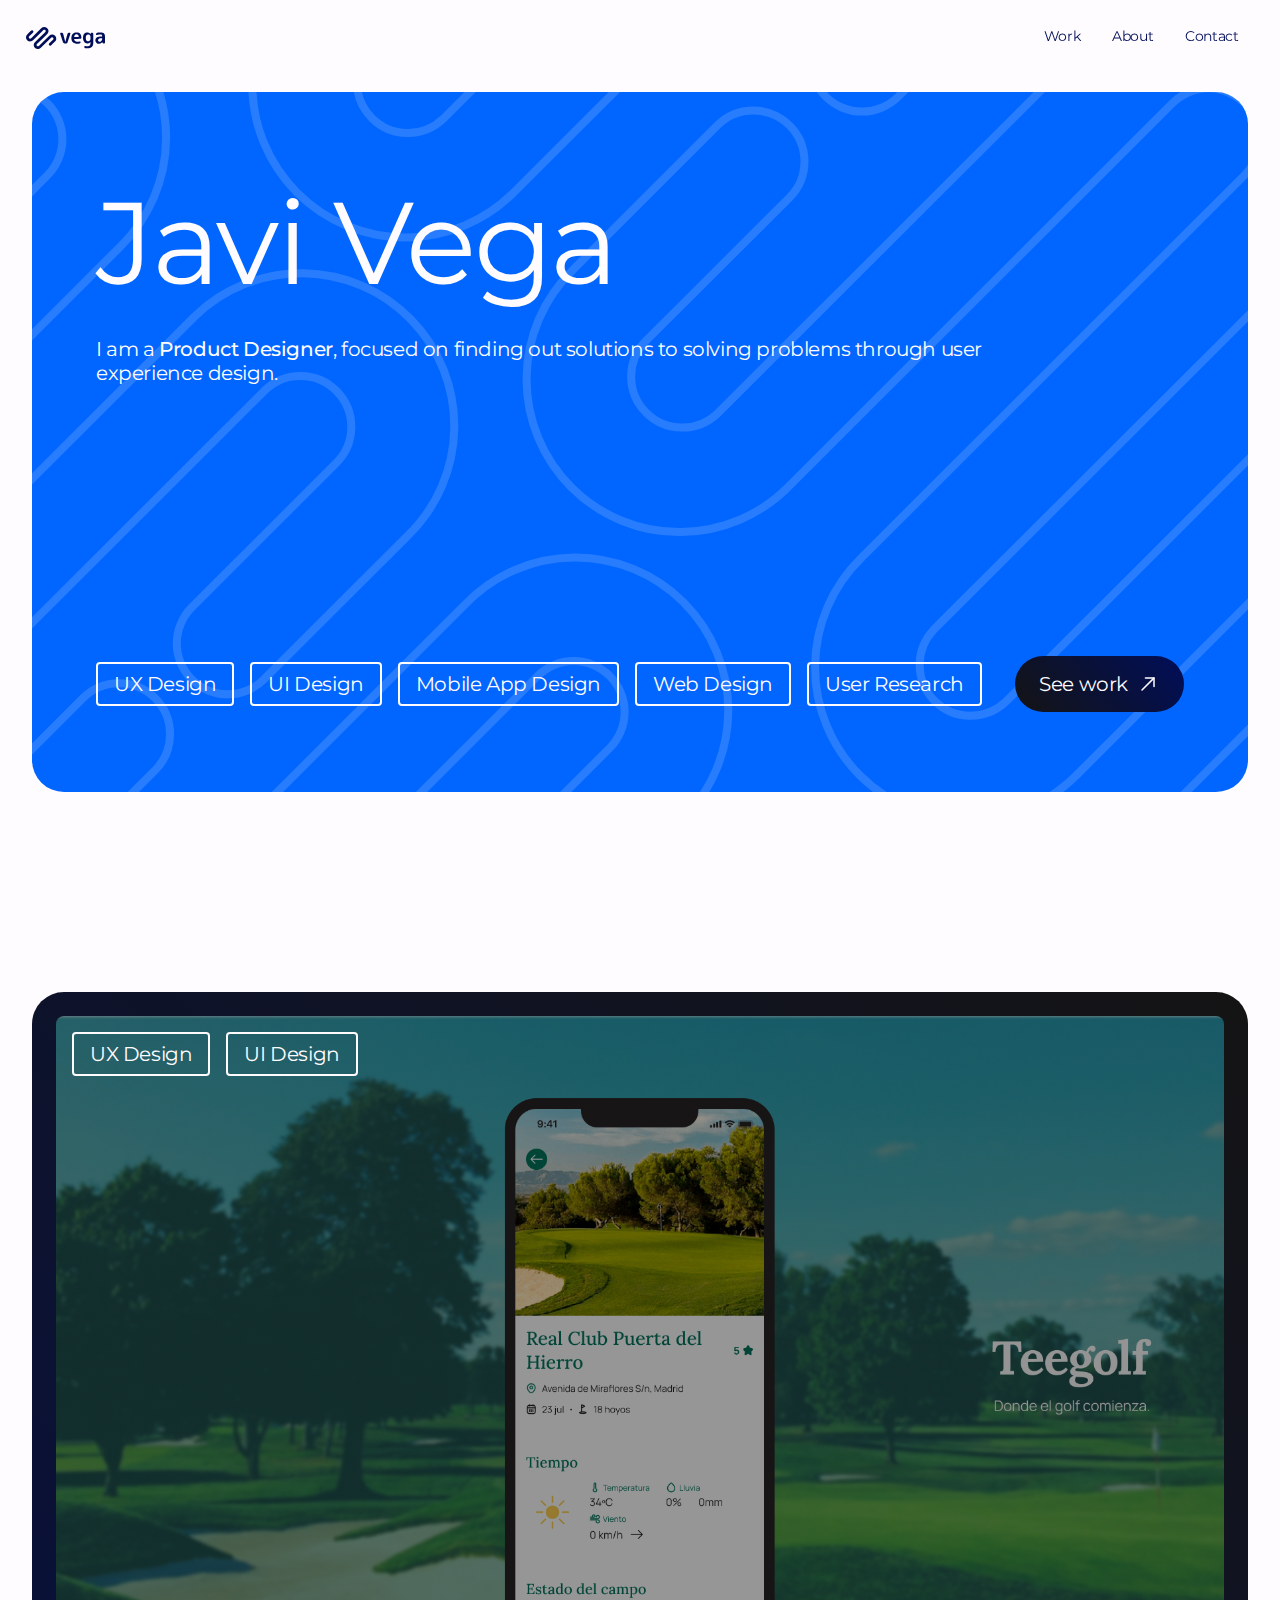
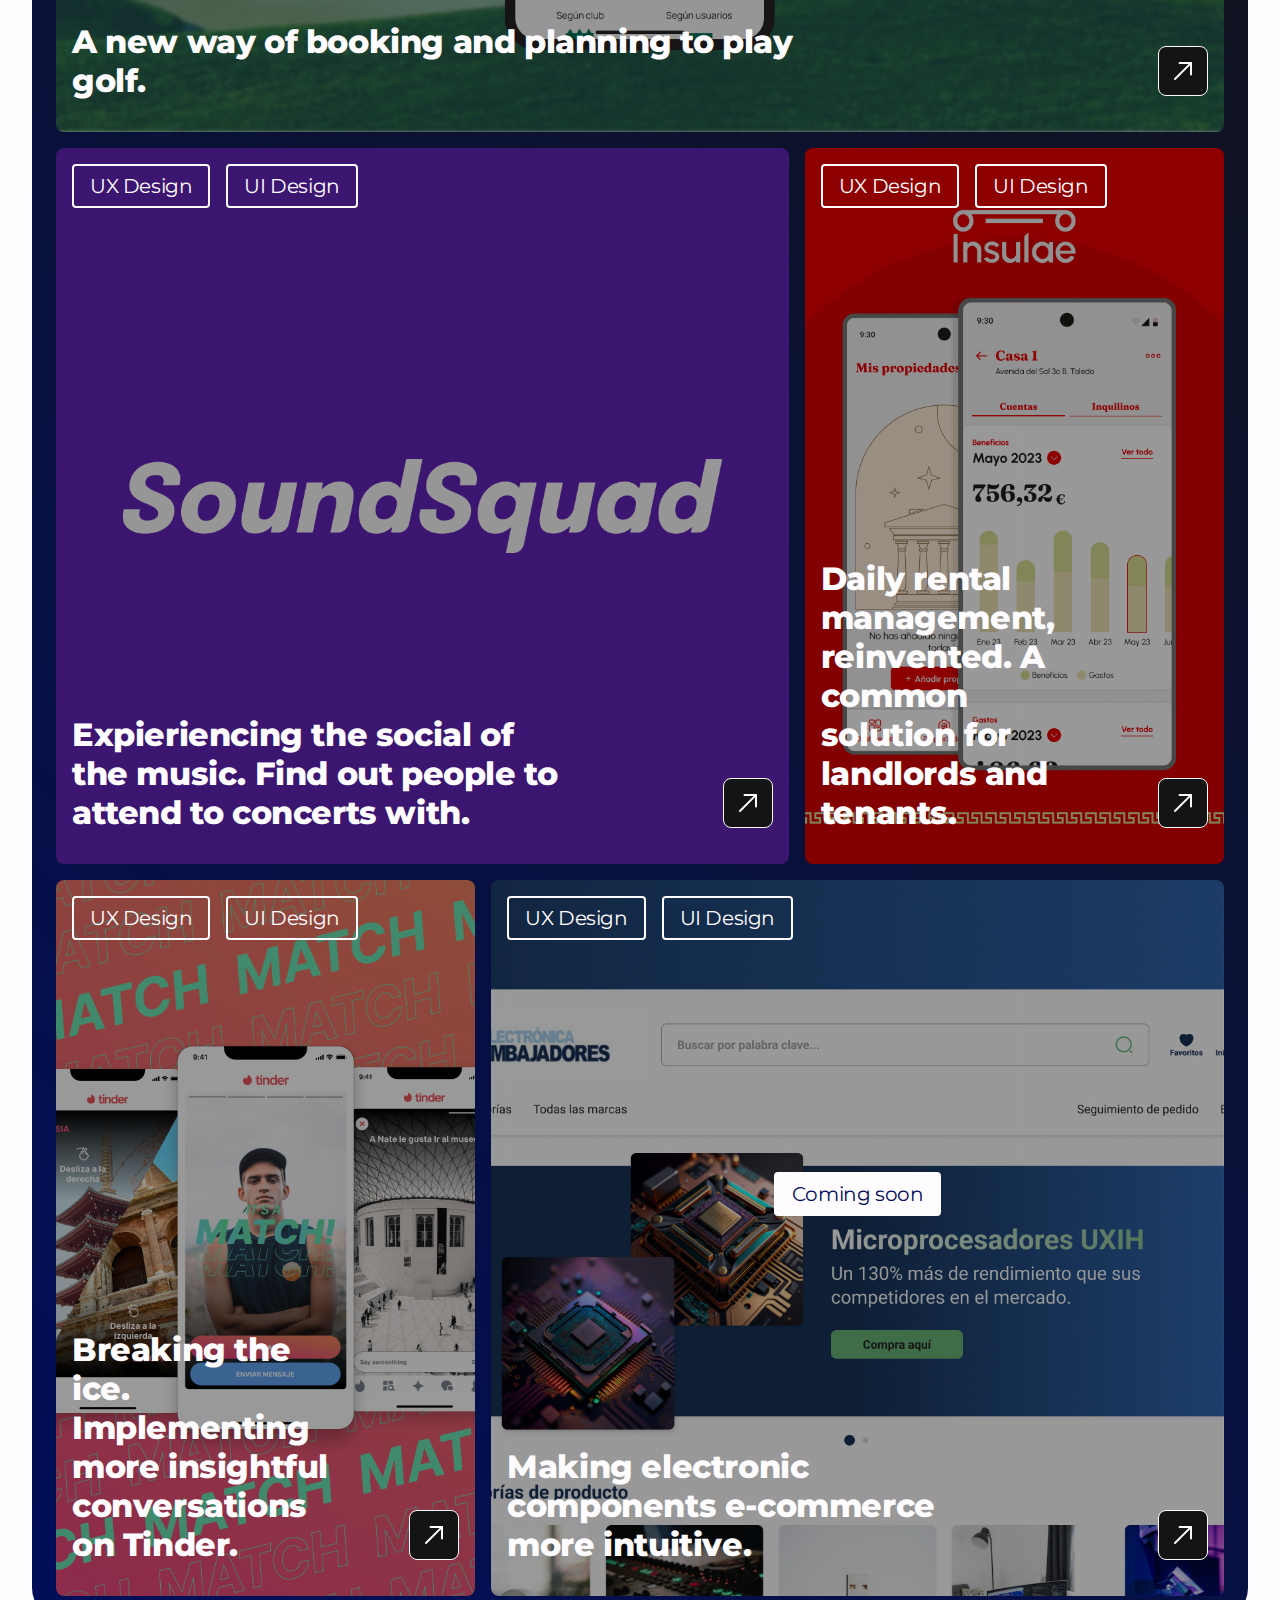
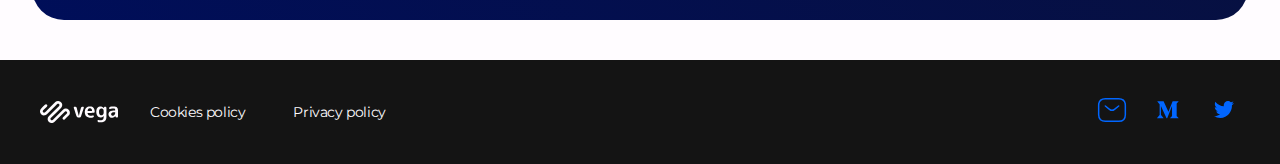
==== commit f8188569: "v11.1" ====
--- a/index.html
+++ b/index.html
@@ -66,7 +66,6 @@
                         <div class="flex chip-row">
                             <p class="chip">UX Design</p>
                             <p class="chip">UI Design</p>
-                            <p class="chip">Strategy</p>
                         </div>
 
                         <div class="flex project-title title-m">
@@ -88,7 +87,7 @@
                             <img src="assets/images/cta-icon-arrow-up-right.svg" alt="">
                     </div>
                 </div>
-                <div class="project project-small project-insulae"><a href="#"><img class="project-img" src="/assets/images/pattern-vega.svg"></a>
+                <div class="project project-small project-insulae"><a href="projects/insulae.html"><img class="project-img" src="/assets/images/pattern-vega.svg"></a>
                     <div class="chip-row">
                         <p class="chip">UX Design</p>
                         <p class="chip">UI Design</p>
@@ -102,7 +101,7 @@
             </div>
 
             <div class="project-row">
-                <div class="project project-small project-tinder"><a href="#"><img class="project-img" src="/assets/images/pattern-vega.svg"></a>
+                <div class="project project-small project-tinder"><a href="https://medium.com/@fjaviervegac/romper-el-hielo-el-mayor-reto-en-tinder-67c1647f6bc5"><img class="project-img" src="/assets/images/pattern-vega.svg"></a>
                     <div class="flex chip-row">
                         <p class="chip">UX Design</p>
                         <p class="chip">UI Design</p>
@@ -114,11 +113,12 @@
                     </div>
                 </div>
 
-                <div class="project project-main project-electronica-embajadores"><a href="#"><img class="project-img" src="/assets/images/pattern-vega.svg"></a>
+                <div class="project project-main project-electronica-embajadores coming-soon"><a href="#project-electronica-embajadores"><img class="project-img" src="/assets/images/pattern-vega.svg"></a>
                     <div class="chip-row">
                         <p class="chip">UX Design</p>
                         <p class="chip">UI Design</p>
                     </div>
+                    <p class="chip-full">Coming soon</p>
 
                     <div class="project-title title-m">
                             <h3>Making electronic components e-commerce more intuitive.</h3>
--- a/styles/style.css
+++ b/styles/style.css
@@ -68,6 +68,17 @@
     border: 2px solid var(--color-shell-white, #FFFCFF);
     color: var(--color-shell-white, #FFFCFF);
     
+}
+
+.chip-full{
+  padding: 8px 16px;
+  justify-content: center;
+  align-items: center;
+  border-radius: var(--border-radius-border-radius-2-xs, 4px);
+  border: 2px solid var(--color-shell-white, #FFFCFF);
+  color: var(--color-shell-white, #000E59);
+  background-color: #FFFCFF;
+  margin: 0 auto;
 }
 
 .button-icon-right{
--- a/styles/index.css
+++ b/styles/index.css
@@ -87,6 +87,7 @@
     opacity: 0;
 }
 
+
 .project-main{
     min-width: 60%;
     width: 100%;
@@ -111,6 +112,7 @@
     background: var(--color-volcano-sand, #141414);
     
 }
+
 
 .project-row{
     display: flex;
